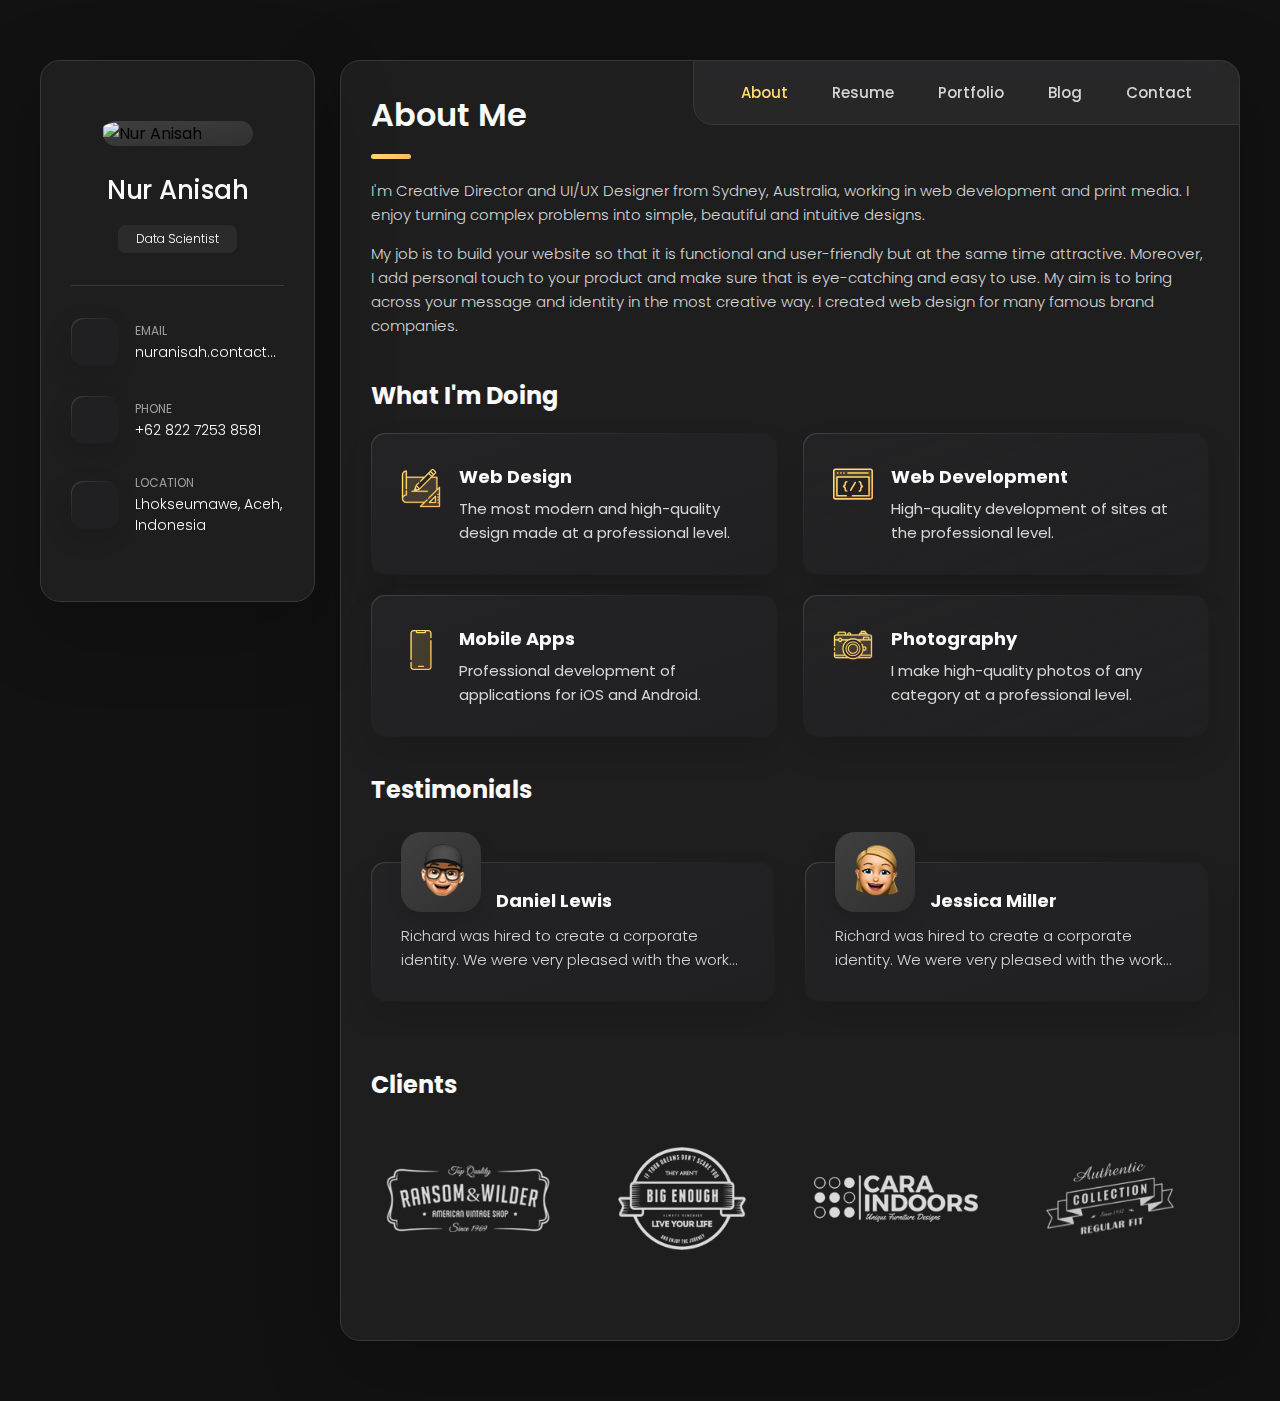
==== index.html @ 27ce8a23 "First commit" ====
<!DOCTYPE html>
<html lang="en">

<head>
  <meta charset="UTF-8">
  <meta http-equiv="X-UA-Compatible" content="IE=edge">
  <meta name="viewport" content="width=device-width, initial-scale=1.0">
  <title>Nuraln - Personal Portfolio</title>

  <!--
    - favicon
  -->
  <link rel="shortcut icon" href="./assets/images/logo.ico" type="image/x-icon">

  <!--
    - custom css link
  -->
  <link rel="stylesheet" href="./assets/css/style.css">

  <!--
    - google font link
  -->
  <link rel="preconnect" href="https://fonts.googleapis.com">
  <link rel="preconnect" href="https://fonts.gstatic.com" crossorigin>
  <link href="https://fonts.googleapis.com/css2?family=Poppins:wght@300;400;500;600&display=swap" rel="stylesheet">
</head>

<body>

  <!--
    - #MAIN
  -->

  <main>

    <!--
      - #SIDEBAR
    -->

    <aside class="sidebar" data-sidebar>

      <div class="sidebar-info">

        <figure class="avatar-box">
          <img src="./assets/images/my-avatar.JPEG" alt="Nur Anisah" width="80">
        </figure>

        <div class="info-content">
          <h1 class="name" title="Nur Anisah">Nur Anisah</h1>

          <p class="title">Data Scientist</p>
        </div>

        <button class="info_more-btn" data-sidebar-btn>
          <span>Show Contacts</span>

          <ion-icon name="chevron-down"></ion-icon>
        </button>

      </div>

      <div class="sidebar-info_more">

        <div class="separator"></div>

        <ul class="contacts-list">

          
          <!-- <li class="contact-item">
            <div class="icon-box">
              <ion-icon name="calendar-outline"></ion-icon>
            </div>
            <div class="contact-info">
              <p class="contact-title">Github</p>
              <a href="https://github.com/nuraln" class="contact-link">nuraln</a>
            </div>
          </li>

          <li class="contact-item">
            <div class="icon-box">
              <ion-icon name="calendar-outline"></ion-icon>
            </div>
            <div class="contact-info">
              <p class="contact-title">Linkedin</p>
              <a href="https://www.linkedin.com/in/nuranisah01/" class="contact-link">nuranisah</a>
            </div>
          </li> -->

          <li class="contact-item">
            <div class="icon-box">
              <ion-icon name="mail-outline"></ion-icon>
            </div>
            <div class="contact-info">
              <p class="contact-title">Email</p>
              <a href="mailto:nuranisah.contact@gmail.com" class="contact-link">nuranisah.contact@gmail.com</a>
            </div>
          </li>

          <li class="contact-item">

            <div class="icon-box">
              <ion-icon name="phone-portrait-outline"></ion-icon>
            </div>

            <div class="contact-info">
              <p class="contact-title">Phone</p>

              <a href="tel:+12133522795" class="contact-link">+62 822 7253 8581</a>
            </div>

          </li>

          <li class="contact-item">

            <div class="icon-box">
              <ion-icon name="location-outline"></ion-icon>
            </div>

            <div class="contact-info">
              <p class="contact-title">Location</p>

              <address>Lhokseumawe, Aceh, Indonesia</address>
            </div>

          </li>

        </ul>

        <div class="separator"></div>

        <ul class="social-list">

          <li class="social-item">
            <a href="#" class="social-link">
              <ion-icon name="logo-facebook"></ion-icon>
            </a>
          </li>

          <li class="social-item">
            <a href="#" class="social-link">
              <ion-icon name="logo-twitter"></ion-icon>
            </a>
          </li>

          <li class="social-item">
            <a href="#" class="social-link">
              <ion-icon name="logo-instagram"></ion-icon>
            </a>
          </li>

        </ul>

      </div>

    </aside>





    <!--
      - #main-content
    -->

    <div class="main-content">

      <!--
        - #NAVBAR
      -->

      <nav class="navbar">

        <ul class="navbar-list">

          <li class="navbar-item">
            <button class="navbar-link  active" data-nav-link>About</button>
          </li>

          <li class="navbar-item">
            <button class="navbar-link" data-nav-link>Resume</button>
          </li>

          <li class="navbar-item">
            <button class="navbar-link" data-nav-link>Portfolio</button>
          </li>

          <li class="navbar-item">
            <button class="navbar-link" data-nav-link>Blog</button>
          </li>

          <li class="navbar-item">
            <button class="navbar-link" data-nav-link>Contact</button>
          </li>

        </ul>

      </nav>





      <!--
        - #ABOUT
      -->

      <article class="about  active" data-page="about">

        <header>
          <h2 class="h2 article-title">About me</h2>
        </header>

        <section class="about-text">
          <p>
            I'm Creative Director and UI/UX Designer from Sydney, Australia, working in web development and print media.
            I enjoy
            turning complex problems into simple, beautiful and intuitive designs.
          </p>

          <p>
            My job is to build your website so that it is functional and user-friendly but at the same time attractive.
            Moreover, I
            add personal touch to your product and make sure that is eye-catching and easy to use. My aim is to bring
            across your
            message and identity in the most creative way. I created web design for many famous brand companies.
          </p>
        </section>


        <!--
          - service
        -->

        <section class="service">

          <h3 class="h3 service-title">What i'm doing</h3>

          <ul class="service-list">

            <li class="service-item">

              <div class="service-icon-box">
                <img src="./assets/images/icon-design.svg
                " alt="design icon" width="40">
              </div>

              <div class="service-content-box">
                <h4 class="h4 service-item-title">Web design</h4>

                <p class="service-item-text">
                  The most modern and high-quality design made at a professional level.
                </p>
              </div>

            </li>

            <li class="service-item">

              <div class="service-icon-box">
                <img src="./assets/images/icon-dev.svg" alt="Web development icon" width="40">
              </div>

              <div class="service-content-box">
                <h4 class="h4 service-item-title">Web development</h4>

                <p class="service-item-text">
                  High-quality development of sites at the professional level.
                </p>
              </div>

            </li>

            <li class="service-item">

              <div class="service-icon-box">
                <img src="./assets/images/icon-app.svg" alt="mobile app icon" width="40">
              </div>

              <div class="service-content-box">
                <h4 class="h4 service-item-title">Mobile apps</h4>

                <p class="service-item-text">
                  Professional development of applications for iOS and Android.
                </p>
              </div>

            </li>

            <li class="service-item">

              <div class="service-icon-box">
                <img src="./assets/images/icon-photo.svg" alt="camera icon" width="40">
              </div>

              <div class="service-content-box">
                <h4 class="h4 service-item-title">Photography</h4>

                <p class="service-item-text">
                  I make high-quality photos of any category at a professional level.
                </p>
              </div>

            </li>

          </ul>

        </section>


        <!--
          - testimonials
        -->

        <section class="testimonials">

          <h3 class="h3 testimonials-title">Testimonials</h3>

          <ul class="testimonials-list has-scrollbar">

            <li class="testimonials-item">
              <div class="content-card" data-testimonials-item>

                <figure class="testimonials-avatar-box">
                  <img src="./assets/images/avatar-1.png" alt="Daniel lewis" width="60" data-testimonials-avatar>
                </figure>

                <h4 class="h4 testimonials-item-title" data-testimonials-title>Daniel lewis</h4>

                <div class="testimonials-text" data-testimonials-text>
                  <p>
                    Richard was hired to create a corporate identity. We were very pleased with the work done. She has a
                    lot of experience
                    and is very concerned about the needs of client. Lorem ipsum dolor sit amet, ullamcous cididt
                    consectetur adipiscing
                    elit, seds do et eiusmod tempor incididunt ut laborels dolore magnarels alia.
                  </p>
                </div>

              </div>
            </li>

            <li class="testimonials-item">
              <div class="content-card" data-testimonials-item>

                <figure class="testimonials-avatar-box">
                  <img src="./assets/images/avatar-2.png" alt="Jessica miller" width="60" data-testimonials-avatar>
                </figure>

                <h4 class="h4 testimonials-item-title" data-testimonials-title>Jessica miller</h4>

                <div class="testimonials-text" data-testimonials-text>
                  <p>
                    Richard was hired to create a corporate identity. We were very pleased with the work done. She has a
                    lot of experience
                    and is very concerned about the needs of client. Lorem ipsum dolor sit amet, ullamcous cididt
                    consectetur adipiscing
                    elit, seds do et eiusmod tempor incididunt ut laborels dolore magnarels alia.
                  </p>
                </div>

              </div>
            </li>

            <li class="testimonials-item">
              <div class="content-card" data-testimonials-item>

                <figure class="testimonials-avatar-box">
                  <img src="./assets/images/avatar-3.png" alt="Emily evans" width="60" data-testimonials-avatar>
                </figure>

                <h4 class="h4 testimonials-item-title" data-testimonials-title>Emily evans</h4>

                <div class="testimonials-text" data-testimonials-text>
                  <p>
                    Richard was hired to create a corporate identity. We were very pleased with the work done. She has a
                    lot of experience
                    and is very concerned about the needs of client. Lorem ipsum dolor sit amet, ullamcous cididt
                    consectetur adipiscing
                    elit, seds do et eiusmod tempor incididunt ut laborels dolore magnarels alia.
                  </p>
                </div>

              </div>
            </li>

            <li class="testimonials-item">
              <div class="content-card" data-testimonials-item>

                <figure class="testimonials-avatar-box">
                  <img src="./assets/images/avatar-4.png" alt="Henry william" width="60" data-testimonials-avatar>
                </figure>

                <h4 class="h4 testimonials-item-title" data-testimonials-title>Henry william</h4>

                <div class="testimonials-text" data-testimonials-text>
                  <p>
                    Richard was hired to create a corporate identity. We were very pleased with the work done. She has a
                    lot of experience
                    and is very concerned about the needs of client. Lorem ipsum dolor sit amet, ullamcous cididt
                    consectetur adipiscing
                    elit, seds do et eiusmod tempor incididunt ut laborels dolore magnarels alia.
                  </p>
                </div>

              </div>
            </li>

          </ul>

        </section>


        <!--
          - testimonials modal
        -->

        <div class="modal-container" data-modal-container>

          <div class="overlay" data-overlay></div>

          <section class="testimonials-modal">

            <button class="modal-close-btn" data-modal-close-btn>
              <ion-icon name="close-outline"></ion-icon>
            </button>

            <div class="modal-img-wrapper">
              <figure class="modal-avatar-box">
                <img src="./assets/images/avatar-1.png" alt="Daniel lewis" width="80" data-modal-img>
              </figure>

              <img src="./assets/images/icon-quote.svg" alt="quote icon">
            </div>

            <div class="modal-content">

              <h4 class="h3 modal-title" data-modal-title>Daniel lewis</h4>

              <time datetime="2021-06-14">14 June, 2021</time>

              <div data-modal-text>
                <p>
                  Richard was hired to create a corporate identity. We were very pleased with the work done. She has a
                  lot of experience
                  and is very concerned about the needs of client. Lorem ipsum dolor sit amet, ullamcous cididt
                  consectetur adipiscing
                  elit, seds do et eiusmod tempor incididunt ut laborels dolore magnarels alia.
                </p>
              </div>

            </div>

          </section>

        </div>


        <!--
          - clients
        -->

        <section class="clients">

          <h3 class="h3 clients-title">Clients</h3>

          <ul class="clients-list has-scrollbar">

            <li class="clients-item">
              <a href="#">
                <img src="./assets/images/logo-1-color.png" alt="client logo">
              </a>
            </li>

            <li class="clients-item">
              <a href="#">
                <img src="./assets/images/logo-2-color.png" alt="client logo">
              </a>
            </li>

            <li class="clients-item">
              <a href="#">
                <img src="./assets/images/logo-3-color.png" alt="client logo">
              </a>
            </li>

            <li class="clients-item">
              <a href="#">
                <img src="./assets/images/logo-4-color.png" alt="client logo">
              </a>
            </li>

            <li class="clients-item">
              <a href="#">
                <img src="./assets/images/logo-5-color.png" alt="client logo">
              </a>
            </li>

            <li class="clients-item">
              <a href="#">
                <img src="./assets/images/logo-6-color.png" alt="client logo">
              </a>
            </li>

          </ul>

        </section>

      </article>





      <!--
        - #RESUME
      -->

      <article class="resume" data-page="resume">

        <header>
          <h2 class="h2 article-title">Resume</h2>
        </header>

        <section class="timeline">

          <div class="title-wrapper">
            <div class="icon-box">
              <ion-icon name="book-outline"></ion-icon>
            </div>

            <h3 class="h3">Education</h3>
          </div>
          <ol class="timeline-list">
            <li class="timeline-item">
              <h4 class="h4 timeline-item-title">Computer Science, Malikussaleh University</h4>
              <!-- Malikussaleh University | Aceh, Indonesia
              Computer Science | 07/2020 -->
              <span>2020 — Now</span>
              <p class="timeline-text">
                Studied programming languages such as Python, R, SQL, and Java that are commonly used in data processing and analysis. <br>
                Understood mathematical concepts such as linear algebra, calculus, and statistics to analyze data and build predictive models. <br>
                <!-- Learned techniques such as machine learning, data mining, and big data related to data science. <br> -->
              </p>
            </li>
          </ol>
        </section>

        <section class="timeline">

          <div class="title-wrapper">
            <div class="icon-box">
              <ion-icon name="book-outline"></ion-icon>
            </div>

            <h3 class="h3">Sertivication</h3>
          </div>
          <ol class="timeline-list">
            <li class="timeline-item">
              <h4 class="h4 timeline-item-title">Machine Learning with Python, Hacktiv8</h4>
              <span>2023</span>
              <p class="timeline-text">
                Studied programming languages such as Python, R, SQL, and Java that are commonly used in data processing and analysis. <br>
                Understood mathematical concepts such as linear algebra, calculus, and statistics to analyze data and build predictive models. <br>
              </p>
            </li>
            <li class="timeline-item">
              <h4 class="h4 timeline-item-title">Mathematical computation with NumPy, Hacktiv8</h4>
              <span>2023</span>
              <p class="timeline-text">
                Studied programming languages such as Python, R, SQL, and Java that are commonly used in data processing and analysis. <br>
                Understood mathematical concepts such as linear algebra, calculus, and statistics to analyze data and build predictive models. <br>
              </p>
            </li>
            <li class="timeline-item">
              <h4 class="h4 timeline-item-title">Understanding Jupyter Notebook, Hacktiv8</h4>
              <span>2023</span>
              <p class="timeline-text">
                Studied programming languages such as Python, R, SQL, and Java that are commonly used in data processing and analysis. <br>
                Understood mathematical concepts such as linear algebra, calculus, and statistics to analyze data and build predictive models. <br>
              </p>
            </li>
            <li class="timeline-item">
              <h4 class="h4 timeline-item-title">Data Visualization, Dicoding</h4>
              <span>2022</span>
              <p class="timeline-text">
                Studied programming languages such as Python, R, SQL, and Java that are commonly used in data processing and analysis. <br>
                Understood mathematical concepts such as linear algebra, calculus, and statistics to analyze data and build predictive models. <br>
              </p>
            </li>
            <li class="timeline-item">
              <h4 class="h4 timeline-item-title">DevOps Fundamental, Dicoding</h4>
              <span>2022</span>
              <p class="timeline-text">
                Studied programming languages such as Python, R, SQL, and Java that are commonly used in data processing and analysis. <br>
                Understood mathematical concepts such as linear algebra, calculus, and statistics to analyze data and build predictive models. <br>
              </p>
            </li>
            <li class="timeline-item">
              <h4 class="h4 timeline-item-title">Network Fundamental, Aguna Course</h4>
              <span>2021</span>
              <p class="timeline-text">
                Studied programming languages such as Python, R, SQL, and Java that are commonly used in data processing and analysis. <br>
                Understood mathematical concepts such as linear algebra, calculus, and statistics to analyze data and build predictive models. <br>
              </p>
            </li>
            <li class="timeline-item">
              <h4 class="h4 timeline-item-title">Python Fundamental, Aguna Course</h4>
              <span>2021</span>
              <p class="timeline-text">
                Studied programming languages such as Python, R, SQL, and Java that are commonly used in data processing and analysis. <br>
                Understood mathematical concepts such as linear algebra, calculus, and statistics to analyze data and build predictive models. <br>
              </p>
            </li>
            <li class="timeline-item">
              <h4 class="h4 timeline-item-title">Web Programming, Dicoding</h4>
              <span>2020</span>
              <p class="timeline-text">
                Studied programming languages such as Python, R, SQL, and Java that are commonly used in data processing and analysis. <br>
                Understood mathematical concepts such as linear algebra, calculus, and statistics to analyze data and build predictive models. <br>
              </p>
            </li>
          </ol>
        </section>

        <!-- <section class="timeline">
          <div class="title-wrapper">
            <div class="icon-box">
              <ion-icon name="book-outline"></ion-icon>
            </div>
            <h3 class="h3">Experience</h3>
          </div>
          <ol class="timeline-list">
            <li class="timeline-item">
              <h4 class="h4 timeline-item-title">Data Scientist</h4>
              <span>2022 — Present</span>
              <p class="timeline-text">
                Nemo enim ipsam voluptatem blanditiis praesentium voluptum delenit atque corrupti, quos dolores et qvuas
                molestias
                exceptur.
              </p>
            </li>
            <li class="timeline-item">
              <h4 class="h4 timeline-item-title">Web Developer</h4>
              <span>2020 - now</span>
              <p class="timeline-text">
                Nemo enims ipsam voluptatem, blanditiis praesentium voluptum delenit atque corrupti, quos dolores et
                quas molestias
                exceptur.
              </p>
            </li>
            <li class="timeline-item">
              <h4 class="h4 timeline-item-title">Web designer</h4>
              <span>2010 — 2013</span>
              <p class="timeline-text">
                Nemo enims ipsam voluptatem, blanditiis praesentium voluptum delenit atque corrupti, quos dolores et
                quas molestias
                exceptur.
              </p>
            </li>
          </ol>
        </section> -->
<!-- 
        <section class="skill">
          <h3 class="h3 skills-title">My skills</h3>
          <ul class="skills-list content-card">
            <li class="skills-item">
              <div class="title-wrapper">
                <h5 class="h5">Web design</h5>
                <data value="80">80%</data>
              </div>
              <div class="skill-progress-bg">
                <div class="skill-progress-fill" style="width: 80%;"></div>
              </div>
            </li>
            <li class="skills-item">
              <div class="title-wrapper">
                <h5 class="h5">Graphic design</h5>
                <data value="70">70%</data>
              </div>
              <div class="skill-progress-bg">
                <div class="skill-progress-fill" style="width: 70%;"></div>
              </div>
            </li>
            <li class="skills-item">
              <div class="title-wrapper">
                <h5 class="h5">Branding</h5>
                <data value="90">90%</data>
              </div>
              <div class="skill-progress-bg">
                <div class="skill-progress-fill" style="width: 90%;"></div>
              </div>
            </li>
            <li class="skills-item">
              <div class="title-wrapper">
                <h5 class="h5">WordPress</h5>
                <data value="50">50%</data>
              </div>
              <div class="skill-progress-bg">
                <div class="skill-progress-fill" style="width: 50%;"></div>
              </div>
            </li>
          </ul>
        </section> -->

      </article>





      <!--
        - #PORTFOLIO
      -->

      <article class="portfolio" data-page="portfolio">

        <header>
          <h2 class="h2 article-title">Portfolio</h2>
        </header>

        <section class="projects">

          <ul class="filter-list">

            <li class="filter-item">
              <button class="active" data-filter-btn>All</button>
            </li>

            <li class="filter-item">
              <button data-filter-btn>Web design</button>
            </li>

            <li class="filter-item">
              <button data-filter-btn>Applications</button>
            </li>

            <li class="filter-item">
              <button data-filter-btn>Web development</button>
            </li>

          </ul>

          <div class="filter-select-box">

            <button class="filter-select" data-select>

              <div class="select-value" data-selecct-value>Select category</div>

              <div class="select-icon">
                <ion-icon name="chevron-down"></ion-icon>
              </div>

            </button>

            <ul class="select-list">

              <li class="select-item">
                <button data-select-item>All</button>
              </li>

              <li class="select-item">
                <button data-select-item>Web design</button>
              </li>

              <li class="select-item">
                <button data-select-item>Applications</button>
              </li>

              <li class="select-item">
                <button data-select-item>Web development</button>
              </li>

            </ul>

          </div>

          <ul class="project-list">

            <li class="project-item active" data-filter-item data-category="web design">
              <a href="https://www.figma.com/file/SVz7gR3rfNvTCeww8nrXIu/Food-order-aplication?type=design&node-id=0%3A1&t=nIjKMaOJv7rOTFo6-1">

                <figure class="project-img">
                  <div class="project-item-icon-box">
                    <ion-icon name="eye-outline"></ion-icon>
                  </div>

                  <img src="./assets/images/project-1.png" alt="Food Order" loading="lazy">
                </figure>

                <h3 class="project-title">Food Order</h3>

                <p class="project-category">Web design</p>

              </a>
            </li>

            <li class="project-item  active" data-filter-item data-category="web development">
              <a href="https://github.com/nuraln/sicakep">

                <figure class="project-img">
                  <div class="project-item-icon-box">
                    <ion-icon name="eye-outline"></ion-icon>
                  </div>

                  <img src="./assets/images/project-2.png" alt="SiCakep" loading="lazy">
                </figure>

                <h3 class="project-title">SiCakep</h3>

                <p class="project-category">Web development</p>

              </a>
            </li>

            <li class="project-item  active" data-filter-item data-category="web design">
              <a href="#">

                <figure class="project-img">
                  <div class="project-item-icon-box">
                    <ion-icon name="eye-outline"></ion-icon>
                  </div>

                  <img src="./assets/images/project-3.png" alt="fundo" loading="lazy">
                </figure>

                <h3 class="project-title">ToDo</h3>

                <p class="project-category">Applications</p>

              </a>
            </li>

            <li class="project-item  active" data-filter-item data-category="applications">
              <a href="#">

                <figure class="project-img">
                  <div class="project-item-icon-box">
                    <ion-icon name="eye-outline"></ion-icon>
                  </div>

                  <img src="./assets/images/project-4.png" alt="brawlhalla" loading="lazy">
                </figure>

                <h3 class="project-title">Brawlhalla</h3>

                <p class="project-category">Applications</p>

              </a>
            </li>

            <li class="project-item  active" data-filter-item data-category="web design">
              <a href="#">

                <figure class="project-img">
                  <div class="project-item-icon-box">
                    <ion-icon name="eye-outline"></ion-icon>
                  </div>

                  <img src="./assets/images/project-5.png" alt="dsm." loading="lazy">
                </figure>

                <h3 class="project-title">DSM.</h3>

                <p class="project-category">Web design</p>

              </a>
            </li>

            <li class="project-item  active" data-filter-item data-category="web design">
              <a href="#">

                <figure class="project-img">
                  <div class="project-item-icon-box">
                    <ion-icon name="eye-outline"></ion-icon>
                  </div>

                  <img src="./assets/images/project-6.png" alt="metaspark" loading="lazy">
                </figure>

                <h3 class="project-title">MetaSpark</h3>

                <p class="project-category">Web design</p>

              </a>
            </li>

            <li class="project-item  active" data-filter-item data-category="web development">
              <a href="#">

                <figure class="project-img">
                  <div class="project-item-icon-box">
                    <ion-icon name="eye-outline"></ion-icon>
                  </div>

                  <img src="./assets/images/project-7.png" alt="summary" loading="lazy">
                </figure>

                <h3 class="project-title">Summary</h3>

                <p class="project-category">Web development</p>

              </a>
            </li>

            <li class="project-item  active" data-filter-item data-category="applications">
              <a href="#">

                <figure class="project-img">
                  <div class="project-item-icon-box">
                    <ion-icon name="eye-outline"></ion-icon>
                  </div>

                  <img src="./assets/images/project-8.jpg" alt="task manager" loading="lazy">
                </figure>

                <h3 class="project-title">Task Manager</h3>

                <p class="project-category">Applications</p>

              </a>
            </li>

            <li class="project-item  active" data-filter-item data-category="web development">
              <a href="#">

                <figure class="project-img">
                  <div class="project-item-icon-box">
                    <ion-icon name="eye-outline"></ion-icon>
                  </div>

                  <img src="./assets/images/project-9.png" alt="arrival" loading="lazy">
                </figure>

                <h3 class="project-title">Arrival</h3>

                <p class="project-category">Web development</p>

              </a>
            </li>

          </ul>

        </section>

      </article>





      <!--
        - #BLOG
      -->

      <article class="blog" data-page="blog">

        <header>
          <h2 class="h2 article-title">Blog</h2>
        </header>

        <section class="blog-posts">

          <ul class="blog-posts-list">

            <li class="blog-post-item">
              <a href="#">

                <figure class="blog-banner-box">
                  <img src="./assets/images/blog-1.jpg" alt="Design conferences in 2022" loading="lazy">
                </figure>

                <div class="blog-content">

                  <div class="blog-meta">
                    <p class="blog-category">Design</p>

                    <span class="dot"></span>

                    <time datetime="2022-02-23">Fab 23, 2022</time>
                  </div>

                  <h3 class="h3 blog-item-title">Design conferences in 2022</h3>

                  <p class="blog-text">
                    Veritatis et quasi architecto beatae vitae dicta sunt, explicabo.
                  </p>

                </div>

              </a>
            </li>

            <li class="blog-post-item">
              <a href="#">

                <figure class="blog-banner-box">
                  <img src="./assets/images/blog-2.jpg" alt="Best fonts every designer" loading="lazy">
                </figure>

                <div class="blog-content">

                  <div class="blog-meta">
                    <p class="blog-category">Design</p>

                    <span class="dot"></span>

                    <time datetime="2022-02-23">Fab 23, 2022</time>
                  </div>

                  <h3 class="h3 blog-item-title">Best fonts every designer</h3>

                  <p class="blog-text">
                    Sed ut perspiciatis, nam libero tempore, cum soluta nobis est eligendi.
                  </p>

                </div>

              </a>
            </li>

            <li class="blog-post-item">
              <a href="#">

                <figure class="blog-banner-box">
                  <img src="./assets/images/blog-3.jpg" alt="Design digest #80" loading="lazy">
                </figure>

                <div class="blog-content">

                  <div class="blog-meta">
                    <p class="blog-category">Design</p>

                    <span class="dot"></span>

                    <time datetime="2022-02-23">Fab 23, 2022</time>
                  </div>

                  <h3 class="h3 blog-item-title">Design digest #80</h3>

                  <p class="blog-text">
                    Excepteur sint occaecat cupidatat no proident, quis nostrum exercitationem ullam corporis suscipit.
                  </p>

                </div>

              </a>
            </li>

            <li class="blog-post-item">
              <a href="#">

                <figure class="blog-banner-box">
                  <img src="./assets/images/blog-4.jpg" alt="UI interactions of the week" loading="lazy">
                </figure>

                <div class="blog-content">

                  <div class="blog-meta">
                    <p class="blog-category">Design</p>

                    <span class="dot"></span>

                    <time datetime="2022-02-23">Fab 23, 2022</time>
                  </div>

                  <h3 class="h3 blog-item-title">UI interactions of the week</h3>

                  <p class="blog-text">
                    Enim ad minim veniam, consectetur adipiscing elit, quis nostrud exercitation ullamco laboris nisi.
                  </p>

                </div>

              </a>
            </li>

            <li class="blog-post-item">
              <a href="#">

                <figure class="blog-banner-box">
                  <img src="./assets/images/blog-5.jpg" alt="The forgotten art of spacing" loading="lazy">
                </figure>

                <div class="blog-content">

                  <div class="blog-meta">
                    <p class="blog-category">Design</p>

                    <span class="dot"></span>

                    <time datetime="2022-02-23">Fab 23, 2022</time>
                  </div>

                  <h3 class="h3 blog-item-title">The forgotten art of spacing</h3>

                  <p class="blog-text">
                    Maxime placeat, sed do eiusmod tempor incididunt ut labore et dolore magna aliqua.
                  </p>

                </div>

              </a>
            </li>

            <li class="blog-post-item">
              <a href="#">

                <figure class="blog-banner-box">
                  <img src="./assets/images/blog-6.jpg" alt="Design digest #79" loading="lazy">
                </figure>

                <div class="blog-content">

                  <div class="blog-meta">
                    <p class="blog-category">Design</p>

                    <span class="dot"></span>

                    <time datetime="2022-02-23">Fab 23, 2022</time>
                  </div>

                  <h3 class="h3 blog-item-title">Design digest #79</h3>

                  <p class="blog-text">
                    Optio cumque nihil impedit uo minus quod maxime placeat, velit esse cillum.
                  </p>

                </div>

              </a>
            </li>

          </ul>

        </section>

      </article>





      <!--
        - #CONTACT
      -->

      <article class="contact" data-page="contact">

        <header>
          <h2 class="h2 article-title">Contact</h2>
        </header>

        <!-- <section class="mapbox" data-mapbox>
          <figure>
            <iframe
              src="https://www.google.com/maps/place/Lhokseumawe,+Lhokseumawe+City,+Aceh/data=!4m2!3m1!1s0x304778e967f2b613:0x3039d80b220cc20?sa=X&ved=2ahUKEwjp2_OF7eX-AhXo1jgGHTb9BwMQ8gF6BAgbEAI"
              width="400" height="300" loading="lazy"></iframe>
          </figure>
        </section> -->

        <section class="contact-form">

          <h3 class="h3 form-title">Contact Form</h3>

          <form action="#" class="form" data-form>

            <div class="input-wrapper">
              <input type="text" name="fullname" class="form-input" placeholder="Full name" required data-form-input>

              <input type="email" name="email" class="form-input" placeholder="Email address" required data-form-input>
            </div>

            <textarea name="message" class="form-input" placeholder="Your Message" required data-form-input></textarea>

            <button class="form-btn" type="submit" disabled data-form-btn>
              <ion-icon name="paper-plane"></ion-icon>
              <span>Send Message</span>
            </button>

          </form>

        </section>

      </article>

    </div>

  </main>






  <!--
    - custom js link
  -->
  <script src="./assets/js/script.js"></script>

  <!--
    - ionicon link
  -->
  <script type="module" src="https://unpkg.com/ionicons@5.5.2/dist/ionicons/ionicons.esm.js"></script>
  <script nomodule src="https://unpkg.com/ionicons@5.5.2/dist/ionicons/ionicons.js"></script>

</body>

</html>
---- assets/css/style.css ----
/*-----------------------------------*\
  #style.css
\*-----------------------------------*/


/**
 * copyright 2022 @codewithsadee
 */





/*-----------------------------------*\
  #CUSTOM PROPERTY
\*-----------------------------------*/

:root {

  /**
   * colors
   */

  /* gradient */

  --bg-gradient-onyx: linear-gradient(
    to bottom right, 
    hsl(240, 1%, 25%) 3%, 
    hsl(0, 0%, 19%) 97%
  );
  --bg-gradient-jet: linear-gradient(
    to bottom right, 
    hsla(240, 1%, 18%, 0.251) 0%, 
    hsla(240, 2%, 11%, 0) 100%
  ), hsl(240, 2%, 13%);
  --bg-gradient-yellow-1: linear-gradient(
    to bottom right, 
    hsl(45, 100%, 71%) 0%, 
    hsla(36, 100%, 69%, 0) 50%
  );
  --bg-gradient-yellow-2: linear-gradient(
    135deg, 
    hsla(45, 100%, 71%, 0.251) 0%, 
    hsla(35, 100%, 68%, 0) 59.86%
  ), hsl(240, 2%, 13%);
  --border-gradient-onyx: linear-gradient(
    to bottom right, 
    hsl(0, 0%, 25%) 0%, 
    hsla(0, 0%, 25%, 0) 50%
  );
  --text-gradient-yellow: linear-gradient(
    to right, 
    hsl(45, 100%, 72%), 
    hsl(35, 100%, 68%)
  );

  /* solid */

  --jet: hsl(0, 0%, 22%);
  --onyx: hsl(240, 1%, 17%);
  --eerie-black-1: hsl(240, 2%, 13%);
  --eerie-black-2: hsl(240, 2%, 12%);
  --smoky-black: hsl(0, 0%, 7%);
  --white-1: hsl(0, 0%, 100%);
  --white-2: hsl(0, 0%, 98%);
  --orange-yellow-crayola: hsl(45, 100%, 72%);
  --vegas-gold: hsl(45, 54%, 58%);
  --light-gray: hsl(0, 0%, 84%);
  --light-gray-70: hsla(0, 0%, 84%, 0.7);
  --bittersweet-shimmer: hsl(0, 43%, 51%);

  /**
   * typography
   */

  /* font-family */
  --ff-poppins: 'Poppins', sans-serif;

  /* font-size */
  --fs-1: 24px;
  --fs-2: 18px;
  --fs-3: 17px;
  --fs-4: 16px;
  --fs-5: 15px;
  --fs-6: 14px;
  --fs-7: 13px;
  --fs-8: 11px;

  /* font-weight */
  --fw-300: 300;
  --fw-400: 400;
  --fw-500: 500;
  --fw-600: 600;

  /**
   * shadow
   */
  
  --shadow-1: -4px 8px 24px hsla(0, 0%, 0%, 0.25);
  --shadow-2: 0 16px 30px hsla(0, 0%, 0%, 0.25);
  --shadow-3: 0 16px 40px hsla(0, 0%, 0%, 0.25);
  --shadow-4: 0 25px 50px hsla(0, 0%, 0%, 0.15);
  --shadow-5: 0 24px 80px hsla(0, 0%, 0%, 0.25);

  /**
   * transition
   */

  --transition-1: 0.25s ease;
  --transition-2: 0.5s ease-in-out;

}





/*-----------------------------------*\
  #RESET
\*-----------------------------------*/

*, *::before, *::after {
  margin: 0;
  padding: 0;
  box-sizing: border-box;
}

a { text-decoration: none; }

li { list-style: none; }

img, ion-icon, a, button, time, span { display: block; }

button {
  font: inherit;
  background: none;
  border: none;
  text-align: left;
  cursor: pointer;
}

input, textarea {
  display: block;
  width: 100%;
  background: none;
  font: inherit;
}

::selection {
  background: var(--orange-yellow-crayola);
  color: var(--smoky-black);
}

:focus { outline-color: var(--orange-yellow-crayola); }

html { font-family: var(--ff-poppins); }

body { background: var(--smoky-black); }





/*-----------------------------------*\
  #REUSED STYLE
\*-----------------------------------*/

.sidebar,
article {
  background: var(--eerie-black-2);
  border: 1px solid var(--jet);
  border-radius: 20px;
  padding: 15px;
  box-shadow: var(--shadow-1);
  z-index: 1;
}

.separator {
  width: 100%;
  height: 1px;
  background: var(--jet);
  margin: 16px 0;
}

.icon-box {
  position: relative;
  background: var(--border-gradient-onyx);
  width: 30px;
  height: 30px;
  border-radius: 8px;
  display: flex;
  justify-content: center;
  align-items: center;
  font-size: 16px;
  color: var(--orange-yellow-crayola);
  box-shadow: var(--shadow-1);
  z-index: 1;
}

.icon-box::before {
  content: "";
  position: absolute;
  inset: 1px;
  background: var(--eerie-black-1);
  border-radius: inherit;
  z-index: -1;
}

.icon-box ion-icon { --ionicon-stroke-width: 35px; }

article { display: none; }

article.active {
  display: block;
  animation: fade 0.5s ease backwards;
}

@keyframes fade {
  0% { opacity: 0; }
  100% { opacity: 1; }
}

.h2,
.h3,
.h4,
.h5 {
  color: var(--white-2);
  text-transform: capitalize;
}

.h2 { font-size: var(--fs-1); }

.h3 { font-size: var(--fs-2); }

.h4 { font-size: var(--fs-4); }

.h5 {
  font-size: var(--fs-7);
  font-weight: var(--fw-500);
}

.article-title {
  position: relative;
  padding-bottom: 7px;
}

.article-title::after {
  content: "";
  position: absolute;
  bottom: 0;
  left: 0;
  width: 30px;
  height: 3px;
  background: var(--text-gradient-yellow);
  border-radius: 3px;
}

.has-scrollbar::-webkit-scrollbar {
  width: 5px; /* for vertical scrollbar */
  height: 5px; /* for horizontal scrollbar */
}

.has-scrollbar::-webkit-scrollbar-track {
  background: var(--onyx);
  border-radius: 5px;
}

.has-scrollbar::-webkit-scrollbar-thumb {
  background: var(--orange-yellow-crayola);
  border-radius: 5px;
}

.has-scrollbar::-webkit-scrollbar-button { width: 20px; }

.content-card {
  position: relative;
  background: var(--border-gradient-onyx);
  padding: 15px;
  padding-top: 45px;
  border-radius: 14px;
  box-shadow: var(--shadow-2);
  cursor: pointer;
  z-index: 1;
}

.content-card::before {
  content: "";
  position: absolute;
  inset: 1px;
  background: var(--bg-gradient-jet);
  border-radius: inherit;
  z-index: -1;
}





/*-----------------------------------*\
  #MAIN
\*-----------------------------------*/

main {
  margin: 15px 12px;
  margin-bottom: 75px;
  min-width: 259px;
}





/*-----------------------------------*\
  #SIDEBAR
\*-----------------------------------*/

.sidebar {
  margin-bottom: 15px;
  max-height: 112px;
  overflow: hidden;
  transition: var(--transition-2);
}

.sidebar.active { max-height: 405px; }

.sidebar-info {
  position: relative;
  display: flex;
  justify-content: flex-start;
  align-items: center;
  gap: 15px;
}

.avatar-box {
  background: var(--bg-gradient-onyx);
  border-radius: 20px;
}
.avatar-box img{
  border-radius: 25%; /* Membuat sudut menjadi bulat */
  overflow: hidden;
}
.info-content .name {
  color: var(--white-2);
  font-size: var(--fs-3);
  font-weight: var(--fw-500);
  letter-spacing: -0.25px;
  margin-bottom: 10px;
}

.info-content .title {
  color: var(--white-1);
  background: var(--onyx);
  font-size: var(--fs-8);
  font-weight: var(--fw-300);
  width: max-content;
  padding: 3px 12px;
  border-radius: 8px;
}
.info-content img{
  border-radius: 50%;
  overflow: hidden;
}
.info_more-btn {
  position: absolute;
  top: -15px;
  right: -15px;
  border-radius: 0 15px;
  font-size: 13px;
  color: var(--orange-yellow-crayola);
  background: var(--border-gradient-onyx);
  padding: 10px;
  box-shadow: var(--shadow-2);
  transition: var(--transition-1);
  z-index: 1;
}

.info_more-btn::before {
  content: "";
  position: absolute;
  inset: 1px;
  border-radius: inherit;
  background: var(--bg-gradient-jet);
  transition: var(--transition-1);
  z-index: -1;
}

.info_more-btn:hover,
.info_more-btn:focus { background: var(--bg-gradient-yellow-1); }

.info_more-btn:hover::before,
.info_more-btn:focus::before { background: var(--bg-gradient-yellow-2); }

.info_more-btn span { display: none; }

.sidebar-info_more {
  opacity: 0;
  visibility: hidden;
  transition: var(--transition-2);
}

.sidebar.active .sidebar-info_more {
  opacity: 1;
  visibility: visible;
}

.contacts-list {
  display: grid;
  grid-template-columns: 1fr;
  gap: 16px;
}

.contact-item {
  min-width: 100%;
  display: flex;
  align-items: center;
  gap: 16px;
}

.contact-info {
  max-width: calc(100% - 46px);
  width: calc(100% - 46px);
}

.contact-title {
  color: var(--light-gray-70);
  font-size: var(--fs-8);
  text-transform: uppercase;
  margin-bottom: 2px;
}

.contact-info :is(.contact-link, time, address) {
  color: var(--white-2);
  font-size: var(--fs-7);
}

.contact-info address { font-style: normal; }

.social-list {
  display: flex;
  justify-content: flex-start;
  align-items: center;
  gap: 15px;
  padding-bottom: 4px;
  padding-left: 7px;
}

.social-item .social-link {
  color: var(--light-gray-70);
  font-size: 18px;
}


.social-item .social-link:hover { color: var(--light-gray); }





/*-----------------------------------*\
  #NAVBAR
\*-----------------------------------*/

.navbar {
  position: fixed;
  bottom: 0;
  left: 0;
  width: 100%;
  background: hsla(240, 1%, 17%, 0.75);
  backdrop-filter: blur(10px);
  border: 1px solid var(--jet);
  border-radius: 12px 12px 0 0;
  box-shadow: var(--shadow-2);
  z-index: 5;
}

.navbar-list {
  display: flex;
  flex-wrap: wrap;
  justify-content: center;
  align-items: center;
  padding: 0 10px;
}

.navbar-link {
  color: var(--light-gray);
  font-size: var(--fs-8);
  padding: 20px 7px;
  transition: color var(--transition-1);
}

.navbar-link:hover,
.navbar-link:focus { color: var(--light-gray-70); }

.navbar-link.active { color: var(--orange-yellow-crayola); }





/*-----------------------------------*\
  #ABOUT
\*-----------------------------------*/

.about .article-title { margin-bottom: 15px; }

.about-text {
  color: var(--light-gray);
  font-size: var(--fs-6);
  font-weight: var(--fw-300);
  line-height: 1.6;
}

.about-text p { margin-bottom: 15px; }



/**
 * #service 
 */

.service { margin-bottom: 35px; }

.service-title { margin-bottom: 20px; }

.service-list {
  display: grid;
  grid-template-columns: 1fr;
  gap: 20px;
}

.service-item {
  position: relative;
  background: var(--border-gradient-onyx);
  padding: 20px;
  border-radius: 14px;
  box-shadow: var(--shadow-2);
  z-index: 1;
}

.service-item::before {
  content: "";
  position: absolute;
  inset: 1px;
  background: var(--bg-gradient-jet);
  border-radius: inherit;
  z-index: -1;
}

.service-icon-box { margin-bottom: 10px; }

.service-icon-box img { margin: auto; }

.service-content-box { text-align: center; }

.service-item-title { margin-bottom: 7px; }

.service-item-text {
  color: var(--light-gray);
  font-size: var(--fs-6);
  font-weight: var(--fw-3);
  line-height: 1.6;
}


/**
 * #testimonials 
 */

.testimonials { margin-bottom: 30px; }

.testimonials-title { margin-bottom: 20px; }

.testimonials-list {
  display: flex;
  justify-content: flex-start;
  align-items: flex-start;
  gap: 15px;
  margin: 0 -15px;
  padding: 25px 15px;
  padding-bottom: 35px;
  overflow-x: auto;
  scroll-behavior: smooth;
  overscroll-behavior-inline: contain;
  scroll-snap-type: inline mandatory;
}

.testimonials-item {
  min-width: 100%;
  scroll-snap-align: center;
}

.testimonials-avatar-box {
  position: absolute;
  top: 0;
  left: 0;
  transform: translate(15px, -25px);
  background: var(--bg-gradient-onyx);
  border-radius: 14px;
  box-shadow: var(--shadow-1);
}

.testimonials-item-title { margin-bottom: 7px; }

.testimonials-text {
  color: var(--light-gray);
  font-size: var(--fs-6);
  font-weight: var(--fw-300);
  line-height: 1.6;
  display: -webkit-box;
  line-clamp: 4;
  -webkit-line-clamp: 4;
  -webkit-box-orient: vertical;
  overflow: hidden;
}


/**
 * #testimonials-modal
 */

.modal-container {
  position: fixed;
  top: 0;
  left: 0;
  width: 100%;
  height: 100%;
  display: flex;
  justify-content: center;
  align-items: center;
  overflow-y: auto;
  overscroll-behavior: contain;
  z-index: 20;
  pointer-events: none;
  visibility: hidden;
}

.modal-container::-webkit-scrollbar { display: none; }

.modal-container.active {
  pointer-events: all;
  visibility: visible;
}

.overlay {
  position: fixed;
  top: 0;
  left: 0;
  width: 100%;
  height: 100vh;
  background: hsl(0, 0%, 5%);
  opacity: 0;
  visibility: hidden;
  pointer-events: none;
  z-index: 1;
  transition: var(--transition-1);
}

.overlay.active {
  opacity: 0.8;
  visibility: visible;
  pointer-events: all;
}

.testimonials-modal {
  background: var(--eerie-black-2);
  position: relative;
  padding: 15px;
  margin: 15px 12px;
  border: 1px solid var(--jet);
  border-radius: 14px;
  box-shadow: var(--shadow-5);
  transform: scale(1.2);
  opacity: 0;
  transition: var(--transition-1);
  z-index: 2;
}

.modal-container.active .testimonials-modal {
  transform: scale(1);
  opacity: 1;
}

.modal-close-btn {
  position: absolute;
  top: 15px;
  right: 15px;
  background: var(--onyx);
  border-radius: 8px;
  width: 32px;
  height: 32px;
  display: flex;
  justify-content: center;
  align-items: center;
  color: var(--white-2);
  font-size: 18px;
  opacity: 0.7;
}

.modal-close-btn:hover,
.modal-close-btn:focus { opacity: 1; }

.modal-close-btn ion-icon { --ionicon-stroke-width: 50px; }

.modal-avatar-box {
  background: var(--bg-gradient-onyx);
  width: max-content;
  border-radius: 14px;
  margin-bottom: 15px;
  box-shadow: var(--shadow-2);
}

.modal-img-wrapper > img { display: none; }

.modal-title { margin-bottom: 4px; }

.modal-content time {
  font-size: var(--fs-6);
  color: var(--light-gray-70);
  font-weight: var(--fw-300);
  margin-bottom: 10px;
}

.modal-content p {
  color: var(--light-gray);
  font-size: var(--fs-6);
  font-weight: var(--fw-300);
  line-height: 1.6;
}


/**
 * #clients 
 */

.clients { margin-bottom: 15px; }

.clients-list {
  display: flex;
  justify-content: flex-start;
  align-items: flex-start;
  gap: 15px;
  margin: 0 -15px;
  padding: 25px;
  padding-bottom: 25px;
  overflow-x: auto;
  scroll-behavior: smooth;
  overscroll-behavior-inline: contain;
  scroll-snap-type: inline mandatory;
  scroll-padding-inline: 25px;
}

.clients-item {
  min-width: 50%;
  scroll-snap-align: start;
}

.clients-item img {
  width: 100%;
  filter: grayscale(1);
  transition: var(--transition-1);
}

.clients-item img:hover { filter: grayscale(0); }





/*-----------------------------------*\
  #RESUME
\*-----------------------------------*/

.article-title { margin-bottom: 30px; }


/**
 * education and experience 
 */

.timeline { margin-bottom: 30px; }

.timeline .title-wrapper {
  display: flex;
  align-items: center;
  gap: 15px;
  margin-bottom: 25px;
}

.timeline-list {
  font-size: var(--fs-6);
  margin-left: 45px;
}

.timeline-item { position: relative; }

.timeline-item:not(:last-child) { margin-bottom: 20px; }

.timeline-item-title {
  font-size: var(--fs-6);
  line-height: 1.3;
  margin-bottom: 7px;
}

.timeline-list span {
  color: var(--vegas-gold);
  font-weight: var(--fw-400);
  line-height: 1.6;
}

.timeline-item:not(:last-child)::before {
  content: "";
  position: absolute;
  top: -25px;
  left: -30px;
  width: 1px;
  height: calc(100% + 50px);
  background: var(--jet);
}

.timeline-item::after {
  content: "";
  position: absolute;
  top: 5px;
  left: -33px;
  height: 6px;
  width: 6px;
  background: var(--text-gradient-yellow);
  border-radius: 50%;
  box-shadow: 0 0 0 4px var(--jet);
}

.timeline-text {
  color: var(--light-gray);
  font-weight: var(--fw-300);
  line-height: 1.6;
}


/**
 * skills 
 */

.skills-title { margin-bottom: 20px; }

.skills-list { padding: 20px; }


.skills-item:not(:last-child) { margin-bottom: 15px; }

.skill .title-wrapper {
  display: flex;
  align-items: center;
  gap: 5px;
  margin-bottom: 8px;
}

.skill .title-wrapper data {
  color: var(--light-gray);
  font-size: var(--fs-7);
  font-weight: var(--fw-300);
}

.skill-progress-bg {
  background: var(--jet);
  width: 100%;
  height: 8px;
  border-radius: 10px;
}

.skill-progress-fill {
  background: var(--text-gradient-yellow);
  height: 100%;
  border-radius: inherit;
}





/*-----------------------------------*\
  #PORTFOLIO
\*-----------------------------------*/

.filter-list { display: none; }

.filter-select-box {
  position: relative;
  margin-bottom: 25px;
}

.filter-select {
  background: var(--eerie-black-2);
  color: var(--light-gray);
  display: flex;
  justify-content: space-between;
  align-items: center;
  width: 100%;
  padding: 12px 16px;
  border: 1px solid var(--jet);
  border-radius: 14px;
  font-size: var(--fs-6);
  font-weight: var(--fw-300);
}

.filter-select.active .select-icon { transform: rotate(0.5turn); }

.select-list {
  background: var(--eerie-black-2);
  position: absolute;
  top: calc(100% + 6px);
  width: 100%;
  padding: 6px;
  border: 1px solid var(--jet);
  border-radius: 14px;
  z-index: 2;
  opacity: 0;
  visibility: hidden;
  pointer-events: none;
  transition: 0.15s ease-in-out;
}

.filter-select.active + .select-list {
  opacity: 1;
  visibility: visible;
  pointer-events: all;
}

.select-item button {
  background: var(--eerie-black-2);
  color: var(--light-gray);
  font-size: var(--fs-6);
  font-weight: var(--fw-300);
  text-transform: capitalize;
  width: 100%;
  padding: 8px 10px;
  border-radius: 8px;
}

.select-item button:hover { --eerie-black-2: hsl(240, 2%, 20%); }

.project-list {
  display: grid;
  grid-template-columns: 1fr;
  gap: 30px;
  margin-bottom: 10px;
}

.project-item { display: none; }

.project-item.active {
  display: block;
  animation: scaleUp 0.25s ease forwards;
}

@keyframes scaleUp {
  0% { transform: scale(0.5); }
  100% { transform: scale(1); }
}

.project-item > a { width: 100%; }

.project-img {
  position: relative;
  width: 100%;
  height: 200px;
  border-radius: 16px;
  overflow: hidden;
  margin-bottom: 15px;
}

.project-img::before {
  content: "";
  position: absolute;
  top: 0;
  left: 0;
  width: 100%;
  height: 100%;
  background: transparent;
  z-index: 1;
  transition: var(--transition-1);
}

.project-item > a:hover .project-img::before { background: hsla(0, 0%, 0%, 0.5); }

.project-item-icon-box {
  --scale: 0.8;

  background: var(--jet);
  color: var(--orange-yellow-crayola);
  position: absolute;
  top: 50%;
  left: 50%;
  transform: translate(-50%, -50%) scale(var(--scale));
  font-size: 20px;
  padding: 18px;
  border-radius: 12px;
  opacity: 0;
  z-index: 1;
  transition: var(--transition-1);
}

.project-item > a:hover .project-item-icon-box {
  --scale: 1;
  opacity: 1;
}

.project-item-icon-box ion-icon { --ionicon-stroke-width: 50px; }

.project-img img {
  width: 100%;
  height: 100%;
  object-fit: cover;
  transition: var(--transition-1);
}

.project-item > a:hover img { transform: scale(1.1); }

.project-title,
.project-category { margin-left: 10px; }

.project-title {
  color: var(--white-2);
  font-size: var(--fs-5);
  font-weight: var(--fw-400);
  text-transform: capitalize;
  line-height: 1.3;
}

.project-category {
  color: var(--light-gray-70);
  font-size: var(--fs-6);
  font-weight: var(--fw-300);
}





/*-----------------------------------*\
  #BLOG
\*-----------------------------------*/

.blog-posts { margin-bottom: 10px; }

.blog-posts-list {
  display: grid;
  grid-template-columns: 1fr;
  gap: 20px;
}

.blog-post-item > a {
  position: relative;
  background: var(--border-gradient-onyx);
  height: 100%;
  box-shadow: var(--shadow-4);
  border-radius: 16px;
  z-index: 1;
}

.blog-post-item > a::before {
  content: "";
  position: absolute;
  inset: 1px;
  border-radius: inherit;
  background: var(--eerie-black-1);
  z-index: -1;
}

.blog-banner-box {
  width: 100%;
  height: 200px;
  border-radius: 12px;
  overflow: hidden;
}

.blog-banner-box img {
  width: 100%;
  height: 100%;
  object-fit: cover;
  transition: var(--transition-1);
}

.blog-post-item > a:hover .blog-banner-box img { transform: scale(1.1); }

.blog-content { padding: 15px; }

.blog-meta {
  display: flex;
  justify-content: flex-start;
  align-items: center;
  gap: 7px;
  margin-bottom: 10px;
}

.blog-meta :is(.blog-category, time) {
  color: var(--light-gray-70);
  font-size: var(--fs-6);
  font-weight: var(--fw-300);
}

.blog-meta .dot {
  background: var(--light-gray-70);
  width: 4px;
  height: 4px;
  border-radius: 4px;
}

.blog-item-title {
  margin-bottom: 10px;
  line-height: 1.3;
  transition: var(--transition-1);
}

.blog-post-item > a:hover .blog-item-title { color: var(--orange-yellow-crayola); }

.blog-text {
  color: var(--light-gray);
  font-size: var(--fs-6);
  font-weight: var(--fw-300);
  line-height: 1.6;
}





/*-----------------------------------*\
  #CONTACT
\*-----------------------------------*/

.mapbox {
  position: relative;
  height: 250px;
  width: 100%;
  border-radius: 16px;
  margin-bottom: 30px;
  border: 1px solid var(--jet);
  overflow: hidden;
}

.mapbox figure { height: 100%; }

.mapbox iframe {
  width: 100%;
  height: 100%;
  border: none;
  filter: grayscale(1) invert(1);
}

.contact-form { margin-bottom: 10px; }

.form-title { margin-bottom: 20px; }

.input-wrapper {
  display: grid;
  grid-template-columns: 1fr;
  gap: 25px;
  margin-bottom: 25px;
}

.form-input {
  color: var(--white-2);
  font-size: var(--fs-6);
  font-weight: var(--fw-400);
  padding: 13px 20px;
  border: 1px solid var(--jet);
  border-radius: 14px;
  outline: none;
}

.form-input::placeholder { font-weight: var(--fw-500); }

.form-input:focus { border-color: var(--orange-yellow-crayola); }

textarea.form-input {
  min-height: 100px;
  height: 120px;
  max-height: 200px;
  resize: vertical;
  margin-bottom: 25px;
}

textarea.form-input::-webkit-resizer { display: none; }

.form-input:focus:invalid { border-color: var(--bittersweet-shimmer); }

.form-btn {
  position: relative;
  width: 100%;
  background: var(--border-gradient-onyx);
  color: var(--orange-yellow-crayola);
  display: flex;
  justify-content: center;
  align-items: center;
  gap: 10px;
  padding: 13px 20px;
  border-radius: 14px;
  font-size: var(--fs-6);
  text-transform: capitalize;
  box-shadow: var(--shadow-3);
  z-index: 1;
  transition: var(--transition-1);
}

.form-btn::before {
  content: "";
  position: absolute;
  inset: 1px;
  background: var(--bg-gradient-jet);
  border-radius: inherit;
  z-index: -1;
  transition: var(--transition-1);
}

.form-btn ion-icon { font-size: 16px; }

.form-btn:hover { background: var(--bg-gradient-yellow-1); }

.form-btn:hover::before { background: var(--bg-gradient-yellow-2); }

.form-btn:disabled {
  opacity: 0.7;
  cursor: not-allowed;
}

.form-btn:disabled:hover { background: var(--border-gradient-onyx); }

.form-btn:disabled:hover::before { background: var(--bg-gradient-jet); }





/*-----------------------------------*\
  #RESPONSIVE
\*-----------------------------------*/

/**
 * responsive larger than 450px screen
 */

@media (min-width: 450px) {

  /**
   * client
   */

  .clients-item { min-width: calc(33.33% - 10px); }



  /**
   * #PORTFOLIO, BLOG 
   */

  .project-img,
  .blog-banner-box { height: auto; }

}





/**
 * responsive larger than 580px screen
 */

@media (min-width: 580px) {

  /**
   * CUSTOM PROPERTY
   */

  :root {

    /**
     * typography
     */

    --fs-1: 32px;
    --fs-2: 24px;
    --fs-3: 26px;
    --fs-4: 18px;
    --fs-6: 15px;
    --fs-7: 15px;
    --fs-8: 12px;

  }



  /**
   * #REUSED STYLE
   */

  .sidebar, article {
    width: 520px;
    margin-inline: auto;
    padding: 30px;
  }

  .article-title {
    font-weight: var(--fw-600);
    padding-bottom: 15px;
  }

  .article-title::after {
    width: 40px;
    height: 5px;
  }

  .icon-box {
    width: 48px;
    height: 48px;
    border-radius: 12px;
    font-size: 18px;
  }



  /**
   * #MAIN
   */

  main {
    margin-top: 60px;
    margin-bottom: 100px;
  }



  /**
   * #SIDEBAR
   */

  .sidebar {
    max-height: 180px;
    margin-bottom: 30px;
  }

  .sidebar.active { max-height: 584px; }

  .sidebar-info { gap: 25px; }

  .avatar-box { border-radius: 30px; }

  .avatar-box img { width: 120px; }

  .info-content .name { margin-bottom: 15px; }

  .info-content .title { padding: 5px 18px; }

  .info_more-btn {
    top: -30px;
    right: -30px;
    padding: 10px 15px;
  }

  .info_more-btn span {
    display: block;
    font-size: var(--fs-8);
  }

  .info_more-btn ion-icon { display: none; }

  .separator { margin: 32px 0; }

  .contacts-list { gap: 20px; }

  .contact-info {
    max-width: calc(100% - 64px);
    width: calc(100% - 64px);
  }



  /**
   * #NAVBAR
   */

  .navbar { border-radius: 20px 20px 0 0; }

  .navbar-list { gap: 20px; }

  .navbar-link { --fs-8: 14px; }



  /**
   * #ABOUT
   */

  .about .article-title { margin-bottom: 20px; }

  .about-text { margin-bottom: 40px; }

  /* service */

  .service-item {
    display: flex;
    justify-content: flex-start;
    align-items: flex-start;
    gap: 18px;
    padding: 30px;
  }

  .service-icon-box {
    margin-bottom: 0;
    margin-top: 5px;
  }

  .service-content-box { text-align: left; }

  /* testimonials */

  .testimonials-title { margin-bottom: 25px; }

  .testimonials-list {
    gap: 30px;
    margin: 0 -30px;
    padding: 30px;
    padding-bottom: 35px;
  }

  .content-card {
    padding: 30px;
    padding-top: 25px;
  }

  .testimonials-avatar-box {
    transform: translate(30px, -30px);
    border-radius: 20px;
  }

  .testimonials-avatar-box img { width: 80px; }

  .testimonials-item-title {
    margin-bottom: 10px;
    margin-left: 95px;
  }

  .testimonials-text {
    line-clamp: 2;
    -webkit-line-clamp: 2;
  }

  /* testimonials modal */

  .modal-container { padding: 20px; }

  .testimonials-modal {
    display: flex;
    justify-content: flex-start;
    align-items: stretch;
    gap: 25px;
    padding: 30px;
    border-radius: 20px;
  }

  .modal-img-wrapper {
    display: flex;
    flex-direction: column;
    align-items: center;
  }

  .modal-avatar-box {
    border-radius: 18px;
    margin-bottom: 0;
  }

  .modal-avatar-box img { width: 65px; }

  .modal-img-wrapper > img {
    display: block;
    flex-grow: 1;
    width: 35px;
  }

  /* clients */

  .clients-list {
    gap: 50px;
    margin: 0 -30px;
    padding: 45px;
    scroll-padding-inline: 45px;
  }

  .clients-item { min-width: calc(33.33% - 35px); }



  /**
   * #RESUME
   */

  .timeline-list { margin-left: 65px; }

  .timeline-item:not(:last-child)::before { left: -40px; }

  .timeline-item::after {
    height: 8px;
    width: 8px;
    left: -43px;
  }

  .skills-item:not(:last-child) { margin-bottom: 25px; }



  /**
   * #PORTFOLIO, BLOG
   */

  .project-img, .blog-banner-box { border-radius: 16px; }

  .blog-posts-list { gap: 30px; }

  .blog-content { padding: 25px; }



  /**
   * #CONTACT
   */

  .mapbox {
    height: 380px;
    border-radius: 18px;
  }

  .input-wrapper {
    gap: 30px;
    margin-bottom: 30px;
  }

  .form-input { padding: 15px 20px; }

  textarea.form-input { margin-bottom: 30px; }

  .form-btn {
    --fs-6: 16px;
    padding: 16px 20px;
  }

  .form-btn ion-icon { font-size: 18px; }

}





/**
 * responsive larger than 768px screen
 */

@media (min-width: 768px) {

  /**
   * REUSED STYLE
   */

  .sidebar, article { width: 700px; }

  .has-scrollbar::-webkit-scrollbar-button { width: 100px; }



  /**
   * SIDEBAR
   */

  .contacts-list {
    grid-template-columns: 1fr 1fr;
    gap: 30px 15px;
  }



  /**
   * NAVBAR
   */

  .navbar-link { --fs-8: 15px; }



  /**
   * ABOUT
   */

  /* testimonials modal */

  .testimonials-modal {
    gap: 35px;
    max-width: 680px;
  }

  .modal-avatar-box img { width: 80px; }



  /**
   * PORTFOLIO
   */

  .article-title { padding-bottom: 20px; }

  .filter-select-box { display: none; }

  .filter-list {
    display: flex;
    justify-content: flex-start;
    align-items: center;
    gap: 25px;
    padding-left: 5px;
    margin-bottom: 30px;
  }

  .filter-item button {
    color: var(--light-gray);
    font-size: var(--fs-5);
    transition: var(--transition-1);
  }

  .filter-item button:hover { color: var(--light-gray-70); }

  .filter-item button.active { color: var(--orange-yellow-crayola); }

  /* portfolio and blog grid */

  .project-list, .blog-posts-list { grid-template-columns: 1fr 1fr; }



  /**
   * CONTACT
   */

  .input-wrapper { grid-template-columns: 1fr 1fr; }

  .form-btn {
    width: max-content;
    margin-left: auto;
  }
  
}





/**
 * responsive larger than 1024px screen
 */

@media (min-width: 1024px) {

  /**
   * CUSTOM PROPERTY
   */

  :root {

    /**
    * shadow
    */

    --shadow-1: -4px 8px 24px hsla(0, 0%, 0%, 0.125);
    --shadow-2: 0 16px 30px hsla(0, 0%, 0%, 0.125);
    --shadow-3: 0 16px 40px hsla(0, 0%, 0%, 0.125);

  }



  /**
   * REUSED STYLE
   */

  .sidebar, article {
    width: 950px;
    box-shadow: var(--shadow-5);
  }



  /**
   * MAIN 
   */

  main { margin-bottom: 60px; }

  .main-content {
    position: relative;
    width: max-content;
    margin: auto;
  }



  /**
   * NAVBAR
   */

  .navbar {
    position: absolute;
    bottom: auto;
    top: 0;
    left: auto;
    right: 0;
    width: max-content;
    border-radius: 0 20px;
    padding: 0 20px;
    box-shadow: none;
  }

  .navbar-list {
    gap: 30px;
    padding: 0 20px;
  }

  .navbar-link { font-weight: var(--fw-500); }



  /**
   * ABOUT
   */

  /* service */

  .service-list {
    grid-template-columns: 1fr 1fr;
    gap: 20px 25px;
  }

  /* testimonials */

  .testimonials-item { min-width: calc(50% - 15px); }

  /* clients */

  .clients-item { min-width: calc(25% - 38px); }



  /**
   * PORTFOLIO
   */

  .project-list { grid-template-columns: repeat(3, 1fr); }



  /**
   * BLOG
   */

  .blog-banner-box { height: 230px; }

}





/**
 * responsive larger than 1250px screen
 */

@media (min-width: 1250px) {

  /**
   * RESET
   */

  body::-webkit-scrollbar { width: 20px; }

  body::-webkit-scrollbar-track { background: var(--smoky-black); }

  body::-webkit-scrollbar-thumb {
    border: 5px solid var(--smoky-black);
    background: hsla(0, 0%, 100%, 0.1);
    border-radius: 20px;
    box-shadow: inset 1px 1px 0 hsla(0, 0%, 100%, 0.11),
                inset -1px -1px 0 hsla(0, 0%, 100%, 0.11);
  }

  body::-webkit-scrollbar-thumb:hover { background: hsla(0, 0%, 100%, 0.15); }

  body::-webkit-scrollbar-button { height: 60px; }



  /**
   * REUSED STYLE
   */

  .sidebar, article { width: auto; }

  article { min-height: 100%; }



  /**
   * MAIN
   */

  main {
    max-width: 1200px;
    margin-inline: auto;
    display: flex;
    justify-content: center;
    align-items: stretch;
    gap: 25px;
  }

  .main-content {
    min-width: 75%;
    width: 75%;
    margin: 0;
  }



  /**
   * SIDEBAR
   */

  .sidebar {
    position: sticky;
    top: 60px;
    max-height: max-content;
    height: 100%;
    margin-bottom: 0;
    padding-top: 60px;
    z-index: 1;
  }

  .sidebar-info { flex-direction: column; }

  .avatar-box img { width: 150px; }

  .info-content .name {
    white-space: nowrap;
    text-align: center;
  }

  .info-content .title { margin: auto; }

  .info_more-btn { display: none; }

  .sidebar-info_more {
    opacity: 1;
    visibility: visible;
  }

  .contacts-list { grid-template-columns: 1fr; }

  .contact-info :is(.contact-link) {
    white-space: nowrap;
    overflow: hidden;
    text-overflow: ellipsis;
  }

  .contact-info :is(.contact-link, time, address) {
    --fs-7: 14px;
    font-weight: var(--fw-300);
  }

  .separator:last-of-type {
    margin: 15px 0;
    opacity: 0;
  }

  .social-list { justify-content: center; }



  /**
	 * RESUME
	 */

  .timeline-text { max-width: 700px; }

}
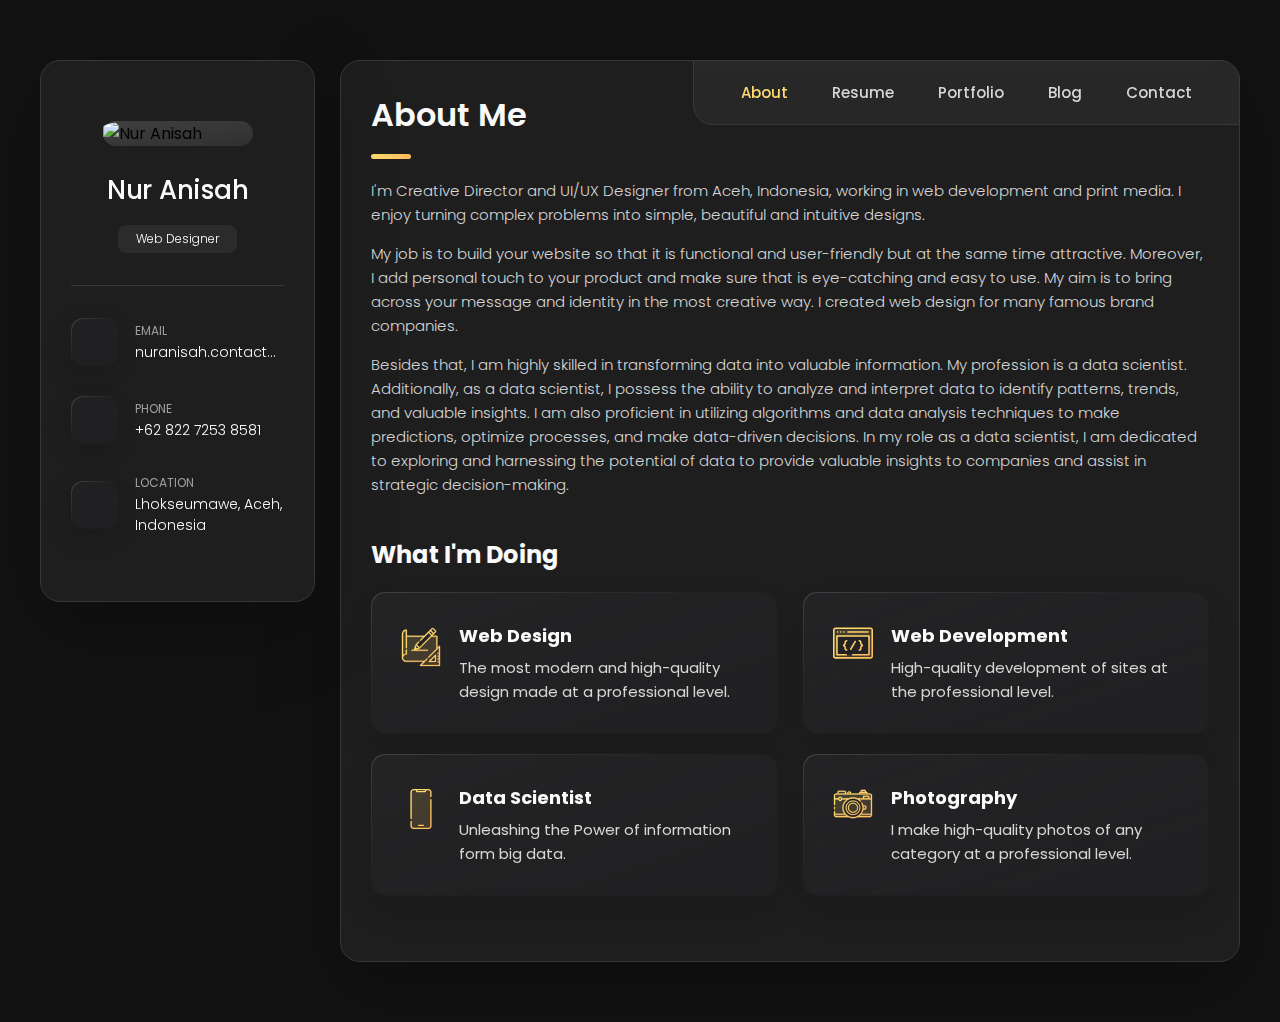
==== commit ff18040d: "Add" ====
--- a/index.html
+++ b/index.html
@@ -10,7 +10,7 @@
   <!--
     - favicon
   -->
-  <link rel="shortcut icon" href="./assets/images/logo.ico" type="image/x-icon">
+  <link rel="shortcut icon" href="./assets/images/logo.png" type="image/x-icon">
 
   <!--
     - custom css link
@@ -42,13 +42,13 @@
       <div class="sidebar-info">
 
         <figure class="avatar-box">
-          <img src="./assets/images/my-avatar.JPEG" alt="Nur Anisah" width="80">
+          <img src="./assets/images/my-avatar.JPG" alt="Nur Anisah" width="80">
         </figure>
 
         <div class="info-content">
           <h1 class="name" title="Nur Anisah">Nur Anisah</h1>
 
-          <p class="title">Data Scientist</p>
+          <p class="title">Web Designer</p>
         </div>
 
         <button class="info_more-btn" data-sidebar-btn>
@@ -131,19 +131,19 @@
         <ul class="social-list">
 
           <li class="social-item">
-            <a href="#" class="social-link">
-              <ion-icon name="logo-facebook"></ion-icon>
+            <a href="https://www.linkedin.com/in/nuranisah01/" class="social-link">
+              <ion-icon name="logo-linkedin"></ion-icon>
             </a>
           </li>
-
+          
           <li class="social-item">
-            <a href="#" class="social-link">
-              <ion-icon name="logo-twitter"></ion-icon>
+            <a href="https://github.com/nuraln" class="social-link">
+              <ion-icon name="logo-github"></ion-icon>
             </a>
           </li>
 
           <li class="social-item">
-            <a href="#" class="social-link">
+            <a href="https://www.instagram.com/anisa_sz/" class="social-link">
               <ion-icon name="logo-instagram"></ion-icon>
             </a>
           </li>
@@ -153,10 +153,6 @@
       </div>
 
     </aside>
-
-
-
-
 
     <!--
       - #main-content
@@ -196,10 +192,6 @@
 
       </nav>
 
-
-
-
-
       <!--
         - #ABOUT
       -->
@@ -212,21 +204,22 @@
 
         <section class="about-text">
           <p>
-            I'm Creative Director and UI/UX Designer from Sydney, Australia, working in web development and print media.
-            I enjoy
-            turning complex problems into simple, beautiful and intuitive designs.
+            I'm Creative Director and UI/UX Designer from Aceh, Indonesia, working in web development and print media.
+            I enjoy turning complex problems into simple, beautiful and intuitive designs.
           </p>
-
           <p>
             My job is to build your website so that it is functional and user-friendly but at the same time attractive.
-            Moreover, I
-            add personal touch to your product and make sure that is eye-catching and easy to use. My aim is to bring
-            across your
-            message and identity in the most creative way. I created web design for many famous brand companies.
+            Moreover, I add personal touch to your product and make sure that is eye-catching and easy to use. My aim is to bring
+            across your message and identity in the most creative way. I created web design for many famous brand companies.
+          </p>
+          <p>
+            Besides that, I am highly skilled in transforming data into valuable information. My profession is a data scientist. 
+            Additionally, as a data scientist, I possess the ability to analyze and interpret data to identify patterns, trends, 
+            and valuable insights. I am also proficient in utilizing algorithms and data analysis techniques to make predictions, 
+            optimize processes, and make data-driven decisions. In my role as a data scientist, I am dedicated to exploring and 
+            harnessing the potential of data to provide valuable insights to companies and assist in strategic decision-making.
           </p>
         </section>
-
-
         <!--
           - service
         -->
@@ -277,10 +270,10 @@
               </div>
 
               <div class="service-content-box">
-                <h4 class="h4 service-item-title">Mobile apps</h4>
+                <h4 class="h4 service-item-title">Data Scientist</h4>
 
                 <p class="service-item-text">
-                  Professional development of applications for iOS and Android.
+                  Unleashing the Power of information form big data.
                 </p>
               </div>
 
@@ -305,114 +298,6 @@
           </ul>
 
         </section>
-
-
-        <!--
-          - testimonials
-        -->
-
-        <section class="testimonials">
-
-          <h3 class="h3 testimonials-title">Testimonials</h3>
-
-          <ul class="testimonials-list has-scrollbar">
-
-            <li class="testimonials-item">
-              <div class="content-card" data-testimonials-item>
-
-                <figure class="testimonials-avatar-box">
-                  <img src="./assets/images/avatar-1.png" alt="Daniel lewis" width="60" data-testimonials-avatar>
-                </figure>
-
-                <h4 class="h4 testimonials-item-title" data-testimonials-title>Daniel lewis</h4>
-
-                <div class="testimonials-text" data-testimonials-text>
-                  <p>
-                    Richard was hired to create a corporate identity. We were very pleased with the work done. She has a
-                    lot of experience
-                    and is very concerned about the needs of client. Lorem ipsum dolor sit amet, ullamcous cididt
-                    consectetur adipiscing
-                    elit, seds do et eiusmod tempor incididunt ut laborels dolore magnarels alia.
-                  </p>
-                </div>
-
-              </div>
-            </li>
-
-            <li class="testimonials-item">
-              <div class="content-card" data-testimonials-item>
-
-                <figure class="testimonials-avatar-box">
-                  <img src="./assets/images/avatar-2.png" alt="Jessica miller" width="60" data-testimonials-avatar>
-                </figure>
-
-                <h4 class="h4 testimonials-item-title" data-testimonials-title>Jessica miller</h4>
-
-                <div class="testimonials-text" data-testimonials-text>
-                  <p>
-                    Richard was hired to create a corporate identity. We were very pleased with the work done. She has a
-                    lot of experience
-                    and is very concerned about the needs of client. Lorem ipsum dolor sit amet, ullamcous cididt
-                    consectetur adipiscing
-                    elit, seds do et eiusmod tempor incididunt ut laborels dolore magnarels alia.
-                  </p>
-                </div>
-
-              </div>
-            </li>
-
-            <li class="testimonials-item">
-              <div class="content-card" data-testimonials-item>
-
-                <figure class="testimonials-avatar-box">
-                  <img src="./assets/images/avatar-3.png" alt="Emily evans" width="60" data-testimonials-avatar>
-                </figure>
-
-                <h4 class="h4 testimonials-item-title" data-testimonials-title>Emily evans</h4>
-
-                <div class="testimonials-text" data-testimonials-text>
-                  <p>
-                    Richard was hired to create a corporate identity. We were very pleased with the work done. She has a
-                    lot of experience
-                    and is very concerned about the needs of client. Lorem ipsum dolor sit amet, ullamcous cididt
-                    consectetur adipiscing
-                    elit, seds do et eiusmod tempor incididunt ut laborels dolore magnarels alia.
-                  </p>
-                </div>
-
-              </div>
-            </li>
-
-            <li class="testimonials-item">
-              <div class="content-card" data-testimonials-item>
-
-                <figure class="testimonials-avatar-box">
-                  <img src="./assets/images/avatar-4.png" alt="Henry william" width="60" data-testimonials-avatar>
-                </figure>
-
-                <h4 class="h4 testimonials-item-title" data-testimonials-title>Henry william</h4>
-
-                <div class="testimonials-text" data-testimonials-text>
-                  <p>
-                    Richard was hired to create a corporate identity. We were very pleased with the work done. She has a
-                    lot of experience
-                    and is very concerned about the needs of client. Lorem ipsum dolor sit amet, ullamcous cididt
-                    consectetur adipiscing
-                    elit, seds do et eiusmod tempor incididunt ut laborels dolore magnarels alia.
-                  </p>
-                </div>
-
-              </div>
-            </li>
-
-          </ul>
-
-        </section>
-
-
-        <!--
-          - testimonials modal
-        -->
 
         <div class="modal-container" data-modal-container>
 
@@ -453,63 +338,7 @@
           </section>
 
         </div>
-
-
-        <!--
-          - clients
-        -->
-
-        <section class="clients">
-
-          <h3 class="h3 clients-title">Clients</h3>
-
-          <ul class="clients-list has-scrollbar">
-
-            <li class="clients-item">
-              <a href="#">
-                <img src="./assets/images/logo-1-color.png" alt="client logo">
-              </a>
-            </li>
-
-            <li class="clients-item">
-              <a href="#">
-                <img src="./assets/images/logo-2-color.png" alt="client logo">
-              </a>
-            </li>
-
-            <li class="clients-item">
-              <a href="#">
-                <img src="./assets/images/logo-3-color.png" alt="client logo">
-              </a>
-            </li>
-
-            <li class="clients-item">
-              <a href="#">
-                <img src="./assets/images/logo-4-color.png" alt="client logo">
-              </a>
-            </li>
-
-            <li class="clients-item">
-              <a href="#">
-                <img src="./assets/images/logo-5-color.png" alt="client logo">
-              </a>
-            </li>
-
-            <li class="clients-item">
-              <a href="#">
-                <img src="./assets/images/logo-6-color.png" alt="client logo">
-              </a>
-            </li>
-
-          </ul>
-
-        </section>
-
       </article>
-
-
-
-
 
       <!--
         - #RESUME
@@ -731,7 +560,7 @@
             </li>
 
             <li class="filter-item">
-              <button data-filter-btn>Applications</button>
+              <button data-filter-btn>Mobile design</button>
             </li>
 
             <li class="filter-item">
@@ -763,7 +592,7 @@
               </li>
 
               <li class="select-item">
-                <button data-select-item>Applications</button>
+                <button data-select-item>Mobile design</button>
               </li>
 
               <li class="select-item">
@@ -775,94 +604,68 @@
           </div>
 
           <ul class="project-list">
-
-            <li class="project-item active" data-filter-item data-category="web design">
+            <li class="project-item active" data-filter-item data-category="mobile design">
               <a href="https://www.figma.com/file/SVz7gR3rfNvTCeww8nrXIu/Food-order-aplication?type=design&node-id=0%3A1&t=nIjKMaOJv7rOTFo6-1">
-
                 <figure class="project-img">
                   <div class="project-item-icon-box">
                     <ion-icon name="eye-outline"></ion-icon>
                   </div>
-
                   <img src="./assets/images/project-1.png" alt="Food Order" loading="lazy">
                 </figure>
-
                 <h3 class="project-title">Food Order</h3>
-
-                <p class="project-category">Web design</p>
-
+                <p class="project-category">Mobile design</p>
               </a>
             </li>
 
             <li class="project-item  active" data-filter-item data-category="web development">
               <a href="https://github.com/nuraln/sicakep">
-
                 <figure class="project-img">
                   <div class="project-item-icon-box">
                     <ion-icon name="eye-outline"></ion-icon>
                   </div>
-
                   <img src="./assets/images/project-2.png" alt="SiCakep" loading="lazy">
                 </figure>
-
                 <h3 class="project-title">SiCakep</h3>
-
                 <p class="project-category">Web development</p>
-
-              </a>
-            </li>
-
-            <li class="project-item  active" data-filter-item data-category="web design">
-              <a href="#">
-
+              </a>
+            </li>
+
+            <li class="project-item  active" data-filter-item data-category="mobile design">
+              <a href="https://www.figma.com/file/bY4F7DDWdWYiE4sMbI64ew/ToDo---Mobile-Design?type=design&t=SfnOFJDSCq1znjBe-1">
                 <figure class="project-img">
                   <div class="project-item-icon-box">
                     <ion-icon name="eye-outline"></ion-icon>
                   </div>
-
                   <img src="./assets/images/project-3.png" alt="fundo" loading="lazy">
                 </figure>
-
                 <h3 class="project-title">ToDo</h3>
-
-                <p class="project-category">Applications</p>
-
-              </a>
-            </li>
-
-            <li class="project-item  active" data-filter-item data-category="applications">
-              <a href="#">
-
+                <p class="project-category">Mobile design</p>
+              </a>
+            </li>
+
+            <li class="project-item  active" data-filter-item data-category="mobile design">
+              <a href="#">
                 <figure class="project-img">
                   <div class="project-item-icon-box">
                     <ion-icon name="eye-outline"></ion-icon>
                   </div>
-
                   <img src="./assets/images/project-4.png" alt="brawlhalla" loading="lazy">
                 </figure>
-
                 <h3 class="project-title">Brawlhalla</h3>
-
-                <p class="project-category">Applications</p>
-
-              </a>
-            </li>
-
-            <li class="project-item  active" data-filter-item data-category="web design">
-              <a href="#">
-
+                <p class="project-category">Mobile design</p>
+              </a>
+            </li>
+
+            <li class="project-item  active" data-filter-item data-category="Mobile design">
+              <a href="#">
                 <figure class="project-img">
                   <div class="project-item-icon-box">
                     <ion-icon name="eye-outline"></ion-icon>
                   </div>
-
                   <img src="./assets/images/project-5.png" alt="dsm." loading="lazy">
                 </figure>
-
                 <h3 class="project-title">DSM.</h3>
-
-                <p class="project-category">Web design</p>
-
+                <p class="project-category">Mobile design</p>
               </a>
             </li>
 
@@ -902,7 +705,7 @@
               </a>
             </li>
 
-            <li class="project-item  active" data-filter-item data-category="applications">
+            <li class="project-item  active" data-filter-item data-category="Mobile design">
               <a href="#">
 
                 <figure class="project-img">
@@ -915,7 +718,7 @@
 
                 <h3 class="project-title">Task Manager</h3>
 
-                <p class="project-category">Applications</p>
+                <p class="project-category">Mobile design</p>
 
               </a>
             </li>
--- a/assets/css/style.css
+++ b/assets/css/style.css
@@ -1,27 +1,4 @@
-/*-----------------------------------*\
-  #style.css
-\*-----------------------------------*/
-
-
-/**
- * copyright 2022 @codewithsadee
- */
-
-
-
-
-
-/*-----------------------------------*\
-  #CUSTOM PROPERTY
-\*-----------------------------------*/
-
 :root {
-
-  /**
-   * colors
-   */
-
-  /* gradient */
 
   --bg-gradient-onyx: linear-gradient(
     to bottom right, 
